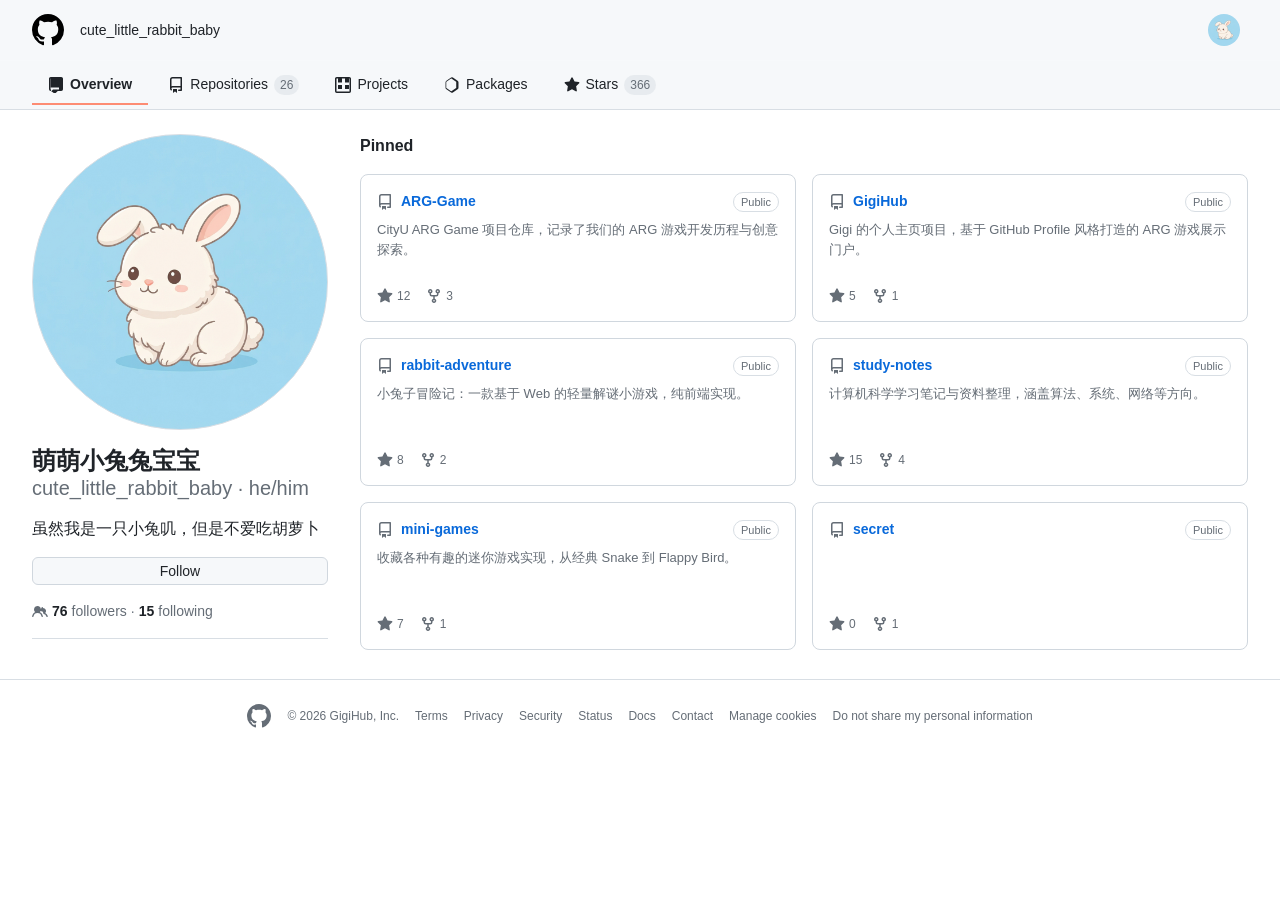
==== index.html @ 3beb1a5f "实现了跳转到repo界面" ====
<!DOCTYPE html>
<html lang="zh-CN">
<head>
    <meta charset="UTF-8">
    <meta name="viewport" content="width=device-width,initial-scale=1">
    <title>cute_little_rabbit_baby(萌萌小兔兔宝宝) · GigiHub</title>
    <link rel="stylesheet" href="assets/css/style.css">
</head>

<body>
    <!-- 顶部导航栏 -->
    <header class="top-nav">
        <div class="top-nav-inner">
            <!-- GitHub Logo -->
            <a href="#" class="gh-logo" aria-label="Homepage">
                <svg viewBox="0 0 16 16" width="32" height="32" fill="currentColor" aria-hidden="true">
                    <path d="M8 0c4.42 0 8 3.58 8 8a8.013 8.013 0 0 1-5.45 7.59c-.4.08-.55-.17-.55-.38 0-.27.01-1.13.01-2.2 0-.75-.25-1.23-.54-1.48 1.78-.2 3.65-.88 3.65-3.95 0-.88-.31-1.59-.82-2.15.08-.2.36-1.02-.08-2.12 0 0-.67-.22-2.2.82-.64-.18-1.32-.27-2-.27-.68 0-1.36.09-2 .27-1.53-1.03-2.2-.82-2.2-.82-.44 1.1-.16 1.92-.08 2.12-.51.56-.82 1.28-.82 2.15 0 3.06 1.86 3.75 3.64 3.95-.23.2-.44.55-.51 1.07-.46.21-1.61.55-2.33-.66-.15-.24-.6-.83-1.23-.82-.67.01-.27.38.01.53.34.19.73.9.82 1.13.16.45.68 1.31 2.69.94 0 .67.01 1.3.01 1.49 0 .21-.15.45-.55.38A7.995 7.995 0 0 1 0 8c0-4.42 3.58-8 8-8Z"></path>
                </svg>
            </a>
            <p>cute_little_rabbit_baby</p>
            <div class="avatar-container">
                <div class="avatar-small" style="background-image: url('assets/img/avatar.jpg');"></div>
            </div>

        </div>
    </header>

    <!-- 标签导航栏 -->
    <div class="tab-bar">
        <div class="tab-bar-inner">
            
            <nav class="tab-nav">
                <a href="#" class="tab-item active" data-count="">
                    <svg viewBox="0 0 16 16" width="16" height="16" fill="currentColor" aria-hidden="true">
                        <path d="M1 1.757C1 .786 1.786 0 2.757 0h10.486C14.214 0 15 .786 15 1.757v10.486A1.757 1.757 0 0 1 13.243 14H9.743l-2.256 2.257a1 1 0 0 1-1.414 0L3.007 14H2.757A1.757 1.757 0 0 1 1 12.243Zm1.757-.257a.257.257 0 0 0-.257.257v10.486c0 .142.115.257.257.257h.243v2l2-2h6v-2H2.757Z"></path>
                    </svg>
                    Overview
                </a>
                <a href="#" class="tab-item" data-count="0">
                    <svg viewBox="0 0 16 16" width="16" height="16" fill="currentColor" aria-hidden="true">
                        <path d="M2 2.5A2.5 2.5 0 0 1 4.5 0h8.75a.75.75 0 0 1 .75.75v12.5a.75.75 0 0 1-.75.75h-2.5a.75.75 0 0 1 0-1.5h1.75v-2h-8a1 1 0 0 0-.714 1.7.75.75 0 1 1-1.072 1.05A2.495 2.495 0 0 1 2 11.5Zm10.5-1h-8a1 1 0 0 0-1 1v6.708A2.486 2.486 0 0 1 4.5 9h8ZM5 12.25a.25.25 0 0 1 .25-.25h3.5a.25.25 0 0 1 .25.25v3.25a.25.25 0 0 1-.4.2l-1.45-1.087a.249.249 0 0 0-.3 0L5.4 15.7a.25.25 0 0 1-.4-.2Z"></path>
                    </svg>
                    Repositories
                    <span class="tab-count">26</span>
                </a>
                <a href="#" class="tab-item" data-count="0">
                    <svg viewBox="0 0 16 16" width="16" height="16" fill="currentColor" aria-hidden="true">
                        <path d="M1.75 0h12.5C15.216 0 16 .784 16 1.75v12.5A1.75 1.75 0 0 1 14.25 16H1.75A1.75 1.75 0 0 1 0 14.25V1.75C0 .784.784 0 1.75 0ZM1.5 1.75v12.5c0 .138.112.25.25.25h12.5a.25.25 0 0 0 .25-.25V1.75a.25.25 0 0 0-.25-.25H1.75a.25.25 0 0 0-.25.25Zm1.75-.25h3.5a.25.25 0 0 1 .25.25v3.5a.25.25 0 0 1-.25.25h-3.5a.25.25 0 0 1-.25-.25v-3.5a.25.25 0 0 1 .25-.25Zm10.75.25v3.5a.25.25 0 0 1-.25.25h-3.5a.25.25 0 0 1-.25-.25v-3.5a.25.25 0 0 1 .25-.25h3.5a.25.25 0 0 1 .25.25ZM3.25 8h3.5a.25.25 0 0 1 .25.25v3.5a.25.25 0 0 1-.25.25h-3.5a.25.25 0 0 1-.25-.25v-3.5a.25.25 0 0 1 .25-.25Zm10.75.25v3.5a.25.25 0 0 1-.25.25h-3.5a.25.25 0 0 1-.25-.25v-3.5a.25.25 0 0 1 .25-.25h3.5a.25.25 0 0 1 .25.25Z"></path>
                    </svg>
                    Projects
                </a>
                <a href="#" class="tab-item" data-count="0">
                    <svg viewBox="0 0 16 16" width="16" height="16" fill="currentColor" aria-hidden="true">
                        <path d="M8.878.392a1.75 1.75 0 0 0-1.756 0L2.394 3.645a1.75 1.75 0 0 0-.878 1.516v5.678c0 .628.337 1.207.878 1.516l4.728 3.253a1.75 1.75 0 0 0 1.756 0l4.727-3.253a1.75 1.75 0 0 0 .878-1.516V5.161a1.75 1.75 0 0 0-.878-1.516ZM7.122 1.57a.25.25 0 0 1 .252 0l4.726 3.252a.25.25 0 0 1 .126.216v5.678a.25.25 0 0 1-.126.216L7.374 14.14a.25.25 0 0 1-.252 0L2.394 10.888A.25.25 0 0 1 2.268 10.67V5.002a.25.25 0 0 1 .126-.216Z"></path>
                    </svg>
                    Packages
                </a>
                <a href="#" class="tab-item" data-count="0">
                    <svg viewBox="0 0 16 16" width="16" height="16" fill="currentColor" aria-hidden="true">
                        <path d="M8 .25a.75.75 0 0 1 .673.418l1.882 3.815 4.21.612a.75.75 0 0 1 .416 1.279l-3.046 2.97.719 4.192a.751.751 0 0 1-1.088.791L8 12.347l-3.766 1.98a.75.75 0 0 1-1.088-.79l.72-4.194L.818 6.374a.75.75 0 0 1 .416-1.28l4.21-.611L7.327.668A.75.75 0 0 1 8 .25Z"></path>
                    </svg>
                    Stars
                    <span class="tab-count">366</span>
                </a>
            </nav>
        </div>
    </div>

    <!-- 主体内容 -->
    <main class="profile-main">
        <div class="profile-container">
            <!-- 左侧边栏 -->
            <aside class="profile-sidebar">
                <div class="avatar-wrapper">
                    <div class="avatar-large" style="background-image: url('assets/img/avatar.jpg');"></div>
                </div>

                <div class="profile-info">
                    <h1 class="profile-name">萌萌小兔兔宝宝</h1>
                    <p class="profile-login">cute_little_rabbit_baby · he/him</p>
                </div>

                <p class="profile-bio">虽然我是一只小兔叽，但是不爱吃胡萝卜</p>

                <div class="profile-actions">
                    <button class="btn-edit">Follow</button>
                </div>

                <div class="profile-stats">
                    <span class="stat-item">
                        <svg viewBox="0 0 16 16" width="16" height="16" fill="currentColor" aria-hidden="true">
                            <path d="M2 5.5a3.5 3.5 0 1 1 5.898 2.549 5.508 5.508 0 0 1 3.034 4.084.75.75 0 1 1-1.482.235 4.001 4.001 0 0 0-7.9 0 .75.75 0 0 1-1.482-.236A5.507 5.507 0 0 1 3.102 8.05 3.5 3.5 0 0 1 2 5.5ZM11 4a3.001 3.001 0 0 1 2.22 5.018 5.01 5.01 0 0 1 2.56 3.012.749.749 0 0 1-.885.954.752.752 0 0 1-.549-.514 3.507 3.507 0 0 0-2.522-2.372.75.75 0 0 1-.574-.73v-.352a1.75 1.75 0 0 0-1.75-1.75h-.52A.75.75 0 0 1 8.5 6.5V5H9a2 2 0 0 1 2-2Z"></path>
                        </svg>
                        <strong>76</strong> followers
                    </span>
                    <span class="stat-dot">·</span>
                    <span class="stat-item">
                        <strong>15</strong> following
                    </span>
                </div>
            </aside>

            <!-- 右侧主内容区 -->
            <section class="profile-content">
                <!-- Pinned Repositories -->
                <div class="pinned-section">
                    <div class="pinned-header">
                        <h2>Pinned</h2>
                    </div>

                    <div class="pinned-repos">
                        <!-- Repo 1 -->
                        <div class="repo-card">
                            <div class="repo-card-header">
                                <svg viewBox="0 0 16 16" width="16" height="16" fill="currentColor" aria-hidden="true">
                                    <path d="M2 2.5A2.5 2.5 0 0 1 4.5 0h8.75a.75.75 0 0 1 .75.75v12.5a.75.75 0 0 1-.75.75h-2.5a.75.75 0 0 1 0-1.5h1.75v-2h-8a1 1 0 0 0-.714 1.7.75.75 0 1 1-1.072 1.05A2.495 2.495 0 0 1 2 11.5Zm10.5-1h-8a1 1 0 0 0-1 1v6.708A2.486 2.486 0 0 1 4.5 9h8ZM5 12.25a.25.25 0 0 1 .25-.25h3.5a.25.25 0 0 1 .25.25v3.25a.25.25 0 0 1-.4.2l-1.45-1.087a.249.249 0 0 0-.3 0L5.4 15.7a.25.25 0 0 1-.4-.2Z"></path>
                                </svg>
                                <a href="#" class="repo-name" data-unavailable>ARG-Game</a>
                                <span class="repo-visibility">Public</span>
                            </div>
                            <p class="repo-desc">CityU ARG Game 项目仓库，记录了我们的 ARG 游戏开发历程与创意探索。</p>
                            <div class="repo-meta">
                                <span class="repo-stars">
                                    <svg viewBox="0 0 16 16" width="16" height="16" fill="currentColor" aria-hidden="true">
                                        <path d="M8 .25a.75.75 0 0 1 .673.418l1.882 3.815 4.21.612a.75.75 0 0 1 .416 1.279l-3.046 2.97.719 4.192a.751.751 0 0 1-1.088.791L8 12.347l-3.766 1.98a.75.75 0 0 1-1.088-.79l.72-4.194L.818 6.374a.75.75 0 0 1 .416-1.28l4.21-.611L7.327.668A.75.75 0 0 1 8 .25Z"></path>
                                    </svg>
                                    12
                                </span>
                                <span class="repo-forks">
                                    <svg viewBox="0 0 16 16" width="16" height="16" fill="currentColor" aria-hidden="true">
                                        <path d="M5 5.372v.878c0 .414.336.75.75.75h4.5a.75.75 0 0 0 .75-.75v-.878a2.25 2.25 0 1 1 1.5 0v.878a2.25 2.25 0 0 1-2.25 2.25h-1.5v2.128a2.251 2.251 0 1 1-1.5 0V8.5h-1.5A2.25 2.25 0 0 1 3.5 6.25v-.878a2.25 2.25 0 1 1 1.5 0ZM5 3.25a.75.75 0 1 0-1.5 0 .75.75 0 0 0 1.5 0Zm6.75.75a.75.75 0 1 0 0-1.5.75.75 0 0 0 0 1.5Zm-3 8.75a.75.75 0 1 0-1.5 0 .75.75 0 0 0 1.5 0Z"></path>
                                    </svg>
                                    3
                                </span>
                            </div>
                        </div>

                        <!-- Repo 2 -->
                        <div class="repo-card">
                            <div class="repo-card-header">
                                <svg viewBox="0 0 16 16" width="16" height="16" fill="currentColor" aria-hidden="true">
                                    <path d="M2 2.5A2.5 2.5 0 0 1 4.5 0h8.75a.75.75 0 0 1 .75.75v12.5a.75.75 0 0 1-.75.75h-2.5a.75.75 0 0 1 0-1.5h1.75v-2h-8a1 1 0 0 0-.714 1.7.75.75 0 1 1-1.072 1.05A2.495 2.495 0 0 1 2 11.5Zm10.5-1h-8a1 1 0 0 0-1 1v6.708A2.486 2.486 0 0 1 4.5 9h8ZM5 12.25a.25.25 0 0 1 .25-.25h3.5a.25.25 0 0 1 .25.25v3.25a.25.25 0 0 1-.4.2l-1.45-1.087a.249.249 0 0 0-.3 0L5.4 15.7a.25.25 0 0 1-.4-.2Z"></path>
                                </svg>
                                <a href="#" class="repo-name" data-unavailable>GigiHub</a>
                                <span class="repo-visibility">Public</span>
                            </div>
                            <p class="repo-desc">Gigi 的个人主页项目，基于 GitHub Profile 风格打造的 ARG 游戏展示门户。</p>
                            <div class="repo-meta">
                                <span class="repo-stars">
                                    <svg viewBox="0 0 16 16" width="16" height="16" fill="currentColor" aria-hidden="true">
                                        <path d="M8 .25a.75.75 0 0 1 .673.418l1.882 3.815 4.21.612a.75.75 0 0 1 .416 1.279l-3.046 2.97.719 4.192a.751.751 0 0 1-1.088.791L8 12.347l-3.766 1.98a.75.75 0 0 1-1.088-.79l.72-4.194L.818 6.374a.75.75 0 0 1 .416-1.28l4.21-.611L7.327.668A.75.75 0 0 1 8 .25Z"></path>
                                    </svg>
                                    5
                                </span>
                                <span class="repo-forks">
                                    <svg viewBox="0 0 16 16" width="16" height="16" fill="currentColor" aria-hidden="true">
                                        <path d="M5 5.372v.878c0 .414.336.75.75.75h4.5a.75.75 0 0 0 .75-.75v-.878a2.25 2.25 0 1 1 1.5 0v.878a2.25 2.25 0 0 1-2.25 2.25h-1.5v2.128a2.251 2.251 0 1 1-1.5 0V8.5h-1.5A2.25 2.25 0 0 1 3.5 6.25v-.878a2.25 2.25 0 1 1 1.5 0ZM5 3.25a.75.75 0 1 0-1.5 0 .75.75 0 0 0 1.5 0Zm6.75.75a.75.75 0 1 0 0-1.5.75.75 0 0 0 0 1.5Zm-3 8.75a.75.75 0 1 0-1.5 0 .75.75 0 0 0 1.5 0Z"></path>
                                    </svg>
                                    1
                                </span>
                            </div>
                        </div>

                        <!-- Repo 3 -->
                        <div class="repo-card">
                            <div class="repo-card-header">
                                <svg viewBox="0 0 16 16" width="16" height="16" fill="currentColor" aria-hidden="true">
                                    <path d="M2 2.5A2.5 2.5 0 0 1 4.5 0h8.75a.75.75 0 0 1 .75.75v12.5a.75.75 0 0 1-.75.75h-2.5a.75.75 0 0 1 0-1.5h1.75v-2h-8a1 1 0 0 0-.714 1.7.75.75 0 1 1-1.072 1.05A2.495 2.495 0 0 1 2 11.5Zm10.5-1h-8a1 1 0 0 0-1 1v6.708A2.486 2.486 0 0 1 4.5 9h8ZM5 12.25a.25.25 0 0 1 .25-.25h3.5a.25.25 0 0 1 .25.25v3.25a.25.25 0 0 1-.4.2l-1.45-1.087a.249.249 0 0 0-.3 0L5.4 15.7a.25.25 0 0 1-.4-.2Z"></path>
                                </svg>
                                <a href="#" class="repo-name" data-unavailable>rabbit-adventure</a>
                                <span class="repo-visibility">Public</span>
                            </div>
                            <p class="repo-desc">小兔子冒险记：一款基于 Web 的轻量解谜小游戏，纯前端实现。</p>
                            <div class="repo-meta">
                                <span class="repo-stars">
                                    <svg viewBox="0 0 16 16" width="16" height="16" fill="currentColor" aria-hidden="true">
                                        <path d="M8 .25a.75.75 0 0 1 .673.418l1.882 3.815 4.21.612a.75.75 0 0 1 .416 1.279l-3.046 2.97.719 4.192a.751.751 0 0 1-1.088.791L8 12.347l-3.766 1.98a.75.75 0 0 1-1.088-.79l.72-4.194L.818 6.374a.75.75 0 0 1 .416-1.28l4.21-.611L7.327.668A.75.75 0 0 1 8 .25Z"></path>
                                    </svg>
                                    8
                                </span>
                                <span class="repo-forks">
                                    <svg viewBox="0 0 16 16" width="16" height="16" fill="currentColor" aria-hidden="true">
                                        <path d="M5 5.372v.878c0 .414.336.75.75.75h4.5a.75.75 0 0 0 .75-.75v-.878a2.25 2.25 0 1 1 1.5 0v.878a2.25 2.25 0 0 1-2.25 2.25h-1.5v2.128a2.251 2.251 0 1 1-1.5 0V8.5h-1.5A2.25 2.25 0 0 1 3.5 6.25v-.878a2.25 2.25 0 1 1 1.5 0ZM5 3.25a.75.75 0 1 0-1.5 0 .75.75 0 0 0 1.5 0Zm6.75.75a.75.75 0 1 0 0-1.5.75.75 0 0 0 0 1.5Zm-3 8.75a.75.75 0 1 0-1.5 0 .75.75 0 0 0 1.5 0Z"></path>
                                    </svg>
                                    2
                                </span>
                            </div>
                        </div>

                        <!-- Repo 4 -->
                        <div class="repo-card">
                            <div class="repo-card-header">
                                <svg viewBox="0 0 16 16" width="16" height="16" fill="currentColor" aria-hidden="true">
                                    <path d="M2 2.5A2.5 2.5 0 0 1 4.5 0h8.75a.75.75 0 0 1 .75.75v12.5a.75.75 0 0 1-.75.75h-2.5a.75.75 0 0 1 0-1.5h1.75v-2h-8a1 1 0 0 0-.714 1.7.75.75 0 1 1-1.072 1.05A2.495 2.495 0 0 1 2 11.5Zm10.5-1h-8a1 1 0 0 0-1 1v6.708A2.486 2.486 0 0 1 4.5 9h8ZM5 12.25a.25.25 0 0 1 .25-.25h3.5a.25.25 0 0 1 .25.25v3.25a.25.25 0 0 1-.4.2l-1.45-1.087a.249.249 0 0 0-.3 0L5.4 15.7a.25.25 0 0 1-.4-.2Z"></path>
                                </svg>
                                <a href="#" class="repo-name" data-unavailable>study-notes</a>
                                <span class="repo-visibility">Public</span>
                            </div>
                            <p class="repo-desc">计算机科学学习笔记与资料整理，涵盖算法、系统、网络等方向。</p>
                            <div class="repo-meta">
                                <span class="repo-stars">
                                    <svg viewBox="0 0 16 16" width="16" height="16" fill="currentColor" aria-hidden="true">
                                        <path d="M8 .25a.75.75 0 0 1 .673.418l1.882 3.815 4.21.612a.75.75 0 0 1 .416 1.279l-3.046 2.97.719 4.192a.751.751 0 0 1-1.088.791L8 12.347l-3.766 1.98a.75.75 0 0 1-1.088-.79l.72-4.194L.818 6.374a.75.75 0 0 1 .416-1.28l4.21-.611L7.327.668A.75.75 0 0 1 8 .25Z"></path>
                                    </svg>
                                    15
                                </span>
                                <span class="repo-forks">
                                    <svg viewBox="0 0 16 16" width="16" height="16" fill="currentColor" aria-hidden="true">
                                        <path d="M5 5.372v.878c0 .414.336.75.75.75h4.5a.75.75 0 0 0 .75-.75v-.878a2.25 2.25 0 1 1 1.5 0v.878a2.25 2.25 0 0 1-2.25 2.25h-1.5v2.128a2.251 2.251 0 1 1-1.5 0V8.5h-1.5A2.25 2.25 0 0 1 3.5 6.25v-.878a2.25 2.25 0 1 1 1.5 0ZM5 3.25a.75.75 0 1 0-1.5 0 .75.75 0 0 0 1.5 0Zm6.75.75a.75.75 0 1 0 0-1.5.75.75 0 0 0 0 1.5Zm-3 8.75a.75.75 0 1 0-1.5 0 .75.75 0 0 0 1.5 0Z"></path>
                                    </svg>
                                    4
                                </span>
                            </div>
                        </div>

                        <!-- Repo 5 -->
                        <div class="repo-card">
                            <div class="repo-card-header">
                                <svg viewBox="0 0 16 16" width="16" height="16" fill="currentColor" aria-hidden="true">
                                    <path d="M2 2.5A2.5 2.5 0 0 1 4.5 0h8.75a.75.75 0 0 1 .75.75v12.5a.75.75 0 0 1-.75.75h-2.5a.75.75 0 0 1 0-1.5h1.75v-2h-8a1 1 0 0 0-.714 1.7.75.75 0 1 1-1.072 1.05A2.495 2.495 0 0 1 2 11.5Zm10.5-1h-8a1 1 0 0 0-1 1v6.708A2.486 2.486 0 0 1 4.5 9h8ZM5 12.25a.25.25 0 0 1 .25-.25h3.5a.25.25 0 0 1 .25.25v3.25a.25.25 0 0 1-.4.2l-1.45-1.087a.249.249 0 0 0-.3 0L5.4 15.7a.25.25 0 0 1-.4-.2Z"></path>
                                </svg>
                                <a href="#" class="repo-name" data-unavailable>mini-games</a>
                                <span class="repo-visibility">Public</span>
                            </div>
                            <p class="repo-desc">收藏各种有趣的迷你游戏实现，从经典 Snake 到 Flappy Bird。</p>
                            <div class="repo-meta">
                                <span class="repo-stars">
                                    <svg viewBox="0 0 16 16" width="16" height="16" fill="currentColor" aria-hidden="true">
                                        <path d="M8 .25a.75.75 0 0 1 .673.418l1.882 3.815 4.21.612a.75.75 0 0 1 .416 1.279l-3.046 2.97.719 4.192a.751.751 0 0 1-1.088.791L8 12.347l-3.766 1.98a.75.75 0 0 1-1.088-.79l.72-4.194L.818 6.374a.75.75 0 0 1 .416-1.28l4.21-.611L7.327.668A.75.75 0 0 1 8 .25Z"></path>
                                    </svg>
                                    7
                                </span>
                                <span class="repo-forks">
                                    <svg viewBox="0 0 16 16" width="16" height="16" fill="currentColor" aria-hidden="true">
                                        <path d="M5 5.372v.878c0 .414.336.75.75.75h4.5a.75.75 0 0 0 .75-.75v-.878a2.25 2.25 0 1 1 1.5 0v.878a2.25 2.25 0 0 1-2.25 2.25h-1.5v2.128a2.251 2.251 0 1 1-1.5 0V8.5h-1.5A2.25 2.25 0 0 1 3.5 6.25v-.878a2.25 2.25 0 1 1 1.5 0ZM5 3.25a.75.75 0 1 0-1.5 0 .75.75 0 0 0 1.5 0Zm6.75.75a.75.75 0 1 0 0-1.5.75.75 0 0 0 0 1.5Zm-3 8.75a.75.75 0 1 0-1.5 0 .75.75 0 0 0 1.5 0Z"></path>
                                    </svg>
                                    1
                                </span>
                            </div>
                        </div>

                        <!-- Repo 6 -->
                        <div class="repo-card">
                            <div class="repo-card-header">
                                <svg viewBox="0 0 16 16" width="16" height="16" fill="currentColor" aria-hidden="true">
                                    <path d="M2 2.5A2.5 2.5 0 0 1 4.5 0h8.75a.75.75 0 0 1 .75.75v12.5a.75.75 0 0 1-.75.75h-2.5a.75.75 0 0 1 0-1.5h1.75v-2h-8a1 1 0 0 0-.714 1.7.75.75 0 1 1-1.072 1.05A2.495 2.495 0 0 1 2 11.5Zm10.5-1h-8a1 1 0 0 0-1 1v6.708A2.486 2.486 0 0 1 4.5 9h8ZM5 12.25a.25.25 0 0 1 .25-.25h3.5a.25.25 0 0 1 .25.25v3.25a.25.25 0 0 1-.4.2l-1.45-1.087a.249.249 0 0 0-.3 0L5.4 15.7a.25.25 0 0 1-.4-.2Z"></path>
                                </svg>
                                <a href="repo.html" class="repo-name">secret</a>
                                <span class="repo-visibility">Public</span>
                            </div>
                            <div class="repo-meta">
                                <span class="repo-stars">
                                    <svg viewBox="0 0 16 16" width="16" height="16" fill="currentColor" aria-hidden="true">
                                        <path d="M8 .25a.75.75 0 0 1 .673.418l1.882 3.815 4.21.612a.75.75 0 0 1 .416 1.279l-3.046 2.97.719 4.192a.751.751 0 0 1-1.088.791L8 12.347l-3.766 1.98a.75.75 0 0 1-1.088-.79l.72-4.194L.818 6.374a.75.75 0 0 1 .416-1.28l4.21-.611L7.327.668A.75.75 0 0 1 8 .25Z"></path>
                                    </svg>
                                    0
                                </span>
                                <span class="repo-forks">
                                    <svg viewBox="0 0 16 16" width="16" height="16" fill="currentColor" aria-hidden="true">
                                        <path d="M5 5.372v.878c0 .414.336.75.75.75h4.5a.75.75 0 0 0 .75-.75v-.878a2.25 2.25 0 1 1 1.5 0v.878a2.25 2.25 0 0 1-2.25 2.25h-1.5v2.128a2.251 2.251 0 1 1-1.5 0V8.5h-1.5A2.25 2.25 0 0 1 3.5 6.25v-.878a2.25 2.25 0 1 1 1.5 0ZM5 3.25a.75.75 0 1 0-1.5 0 .75.75 0 0 0 1.5 0Zm6.75.75a.75.75 0 1 0 0-1.5.75.75 0 0 0 0 1.5Zm-3 8.75a.75.75 0 1 0-1.5 0 .75.75 0 0 0 1.5 0Z"></path>
                                    </svg>
                                    1
                                </span>
                            </div>
                        </div>
                    </div>
                </div>
            </section>
        </div>
    </main>

    <footer class="site-footer">
        <div class="footer-inner">
            <span class="footer-gh">
                <svg viewBox="0 0 16 16" width="24" height="24" fill="currentColor" aria-hidden="true">
                    <path d="M8 0c4.42 0 8 3.58 8 8a8.013 8.013 0 0 1-5.45 7.59c-.4.08-.55-.17-.55-.38 0-.27.01-1.13.01-2.2 0-.75-.25-1.23-.54-1.48 1.78-.2 3.65-.88 3.65-3.95 0-.88-.31-1.59-.82-2.15.08-.2.36-1.02-.08-2.12 0 0-.67-.22-2.2.82-.64-.18-1.32-.27-2-.27-.68 0-1.36.09-2 .27-1.53-1.03-2.2-.82-2.2-.82-.44 1.1-.16 1.92-.08 2.12-.51.56-.82 1.28-.82 2.15 0 3.06 1.86 3.75 3.64 3.95-.23.2-.44.55-.51 1.07-.46.21-1.61.55-2.33-.66-.15-.24-.6-.83-1.23-.82-.67.01-.27.38.01.53.34.19.73.9.82 1.13.16.45.68 1.31 2.69.94 0 .67.01 1.3.01 1.49 0 .21-.15.45-.55.38A7.995 7.995 0 0 1 0 8c0-4.42 3.58-8 8-8Z"></path>
                </svg>
            </span>
            <div class="footer-links">
                <span class="footer-copy">© 2026 GigiHub, Inc.</span>
                <a href="#">Terms</a>
                <a href="#">Privacy</a>
                <a href="#">Security</a>
                <a href="#">Status</a>
                <a href="#">Docs</a>
                <a href="#">Contact</a>
                <a href="#">Manage cookies</a>
                <a href="#">Do not share my personal information</a>
            </div>
        </div>
    </footer>
    <script src="js/repo-access.js" defer></script>
</body>
</html>
---- assets/css/style.css ----
/* ========================================
   GitHub Profile 风格主题变量
   ======================================== */
:root {
    /* 颜色 */
    --bg-canvas: #ffffff;
    --bg-subtle: #f6f8fa;
    --bg-muted: #f6f8fa;
    --border-default: #d0d7de;
    --border-muted: #d8dee4;
    --text-primary: #1f2328;
    --text-secondary: #656d76;
    --text-muted: #6e7781;
    --link-color: #0969da;
    --link-hover: #0550ae;
    --accent-primary: #0969da;
    --btn-primary-bg: #1f883d;
    --btn-primary-hover: #1a7f37;
    --btn-secondary-bg: #f6f8fa;
    --btn-secondary-border: #d0d7de;
    --btn-secondary-hover: #f3f4f6;
    --tab-active-border: #fd8c73;
    --repo-card-border: #d0d7de;
    --repo-card-hover: #f6f8fa;
    --star-color: #bf8700;

    /* 圆角 */
    --radius-sm: 6px;
    --radius-md: 8px;
    --radius-lg: 12px;
    --radius-full: 9999px;

    /* 阴影 */
    --shadow-sm: 0 1px 0 rgba(27, 31, 36, 0.04);
    --shadow-md: 0 3px 6px rgba(140, 149, 159, 0.15);
    --shadow-lg: 0 8px 24px rgba(140, 149, 159, 0.2);

    /* 字体 */
    --font-sans: -apple-system, BlinkMacSystemFont, "Segoe UI", "Noto Sans", Helvetica, Arial, sans-serif;
    --font-mono: ui-monospace, SFMono-Regular, "SF Mono", Menlo, Consolas, "Liberation Mono", monospace;

    /* 布局 */
    --max-width: 1280px;
    --sidebar-width: 296px;
}

/* ========================================
   Reset & 基础样式
   ======================================== */
*, *::before, *::after {
    box-sizing: border-box;
    margin: 0;
    padding: 0;
}

html {
    font-size: 16px;
    -webkit-font-smoothing: antialiased;
    -moz-osx-font-smoothing: grayscale;
}

body {
    font-family: var(--font-sans);
    color: var(--text-primary);
    background-color: var(--bg-canvas);
    line-height: 1.5;
    font-size: 14px;
}

a {
    color: var(--link-color);
    text-decoration: none;
    transition: color 0.15s ease;
}

a:hover {
    color: var(--link-hover);
    text-decoration: underline;
}

svg {
    display: inline-block;
    vertical-align: middle;
    fill: currentColor;
}

p{
    color: var(--text-primary);
}

/* ========================================
   顶部导航栏
   ======================================== */
.top-nav {
    background-color: var(--bg-subtle);
    color: #ffffff;
    position: sticky;
    top: 0;
    z-index: 100;
    border-bottom: 1px solid rgba(255, 255, 255, 0.1);
}

.top-nav-inner {
    margin: 0 auto;
    padding: 14px 32px;
    display: flex;
    align-items: center;
    gap: 16px;
}

.gh-logo {
    color: black;
    display: flex;
    align-items: center;
    flex-shrink: 0;
    transition: opacity 0.15s ease;
}

.gh-logo:hover {
    opacity: 0.8;
    text-decoration: none;
}

.top-nav-links {
    display: flex;
    gap: 16px;
    flex-shrink: 0;
}

.top-nav-links a {
    color: #ffffff;
    font-size: 14px;
    font-weight: 500;
    padding: 4px 0;
    transition: opacity 0.15s ease;
}

.top-nav-links a:hover {
    opacity: 0.75;
    text-decoration: none;
    color: #ffffff;
}

/* ========================================
   标签导航栏
   ======================================== */
.tab-bar {
    background-color: var(--bg-subtle);
    border-bottom: 1px solid var(--border-muted);
    position: sticky;
    top: 56px;
    z-index: 99;
}

.tab-bar-inner {
    margin: 0 auto;
    padding: 0 32px;
    display: flex;
    align-items: center;
    gap: 8px;
    min-height: 48px;
}

.avatar-container {
    margin-right: 8px;
}

.top-nav-inner .avatar-container {
    margin-left: auto;
}

.avatar-small {
    width: 32px;
    height: 32px;
    border-radius: var(--radius-full);
    background-color: var(--bg-subtle);
    background-size: cover;
    background-position: center;
    flex-shrink: 0;
}

.tab-nav {
    display: flex;
    gap: 4px;
    flex: 1;
}

.repo-tabs svg {
    fill: none;
}

.tab-item {
    display: inline-flex;
    align-items: center;
    gap: 6px;
    padding: 8px 16px;
    color: var(--text-primary);
    font-size: 14px;
    font-weight: 500;
    border-bottom: 2px solid transparent;
    margin-bottom: -1px;
    transition: color 0.15s ease, border-color 0.15s ease, background-color 0.15s ease;
}

.tab-item:hover {
    color: var(--text-primary);
    background-color: var(--bg-subtle);
    text-decoration: none;
}

.tab-item.active {
    border-bottom-color: var(--tab-active-border);
    font-weight: 600;
}

.tab-count {
    display: inline-block;
    min-width: 20px;
    height: 20px;
    line-height: 20px;
    text-align: center;
    padding: 0 6px;
    font-size: 12px;
    font-weight: 500;
    background-color: rgba(175, 184, 193, 0.2);
    border-radius: var(--radius-full);
    color: var(--text-secondary);
}

/* ========================================
   主体布局
   ======================================== */
.profile-main {
    background-color: var(--bg-canvas);
    padding: 24px 0;
}

.profile-container {
    max-width: var(--max-width);
    margin: 0 auto;
    padding: 0 32px;
    display: grid;
    grid-template-columns: var(--sidebar-width) 1fr;
    gap: 32px;
    align-items: start;
}

/* ========================================
   左侧边栏 - 个人信息
   ======================================== */
.profile-sidebar {
    position: sticky;
    top: 104px;
}

.avatar-wrapper {
    margin-bottom: 16px;
}

.avatar-large {
    width: 296px;
    height: 296px;
    border-radius: 50%;
    background-color: var(--bg-subtle);
    background-size: cover;
    background-position: center;
    border: 1px solid var(--border-muted);
}

.profile-info {
    margin-bottom: 8px;
}

.profile-name {
    font-size: 24px;
    font-weight: 600;
    color: var(--text-primary);
    line-height: 1.25;
}

.profile-login {
    font-size: 20px;
    font-weight: 300;
    color: var(--text-secondary);
    line-height: 1.25;
}

.profile-bio {
    font-size: 16px;
    margin: 16px 0;
    line-height: 1.5;
}

.profile-actions {
    margin-bottom: 16px;
}

.btn-edit {
    width: 100%;
    padding: 5px 16px;
    font-size: 14px;
    font-weight: 500;
    color: var(--text-primary);
    background-color: var(--btn-secondary-bg);
    border: 1px solid var(--btn-secondary-border);
    border-radius: var(--radius-sm);
    cursor: pointer;
    font-family: var(--font-sans);
    transition: background-color 0.15s ease, border-color 0.15s ease;
}

.btn-edit:hover {
    background-color: var(--btn-secondary-hover);
    border-color: var(--border-default);
}

.profile-stats {
    display: flex;
    align-items: center;
    gap: 4px;
    padding-bottom: 16px;
    border-bottom: 1px solid var(--border-muted);
    margin-bottom: 16px;
    font-size: 14px;
    color: var(--text-secondary);
}

.stat-item {
    display: inline-flex;
    align-items: center;
    gap: 4px;
}

.stat-item strong {
    color: var(--text-primary);
    font-weight: 600;
}

.stat-dot {
    color: var(--text-muted);
}

/* ========================================
   右侧主内容 - Pinned Repositories
   ======================================== */
.pinned-section {
    background-color: var(--bg-canvas);
}

.pinned-header {
    display: flex;
    justify-content: space-between;
    align-items: center;
    margin-bottom: 16px;
}

.pinned-header h2 {
    font-size: 16px;
    font-weight: 600;
    color: var(--text-primary);
}

.pinned-repos {
    display: grid;
    grid-template-columns: repeat(2, 1fr);
    gap: 16px;
}

/* Repository 卡片 */
.repo-card {
    background-color: var(--bg-canvas);
    border: 1px solid var(--repo-card-border);
    border-radius: var(--radius-md);
    padding: 16px;
    transition: border-color 0.15s ease;
    display: flex;
    flex-direction: column;
    min-height: 148px;
}

.repo-card:hover {
    border-color: var(--link-color);
}

.repo-card-header {
    display: flex;
    align-items: center;
    gap: 8px;
    margin-bottom: 8px;
}

.repo-card-header svg {
    color: var(--text-secondary);
    flex-shrink: 0;
}

.repo-name {
    font-size: 14px;
    font-weight: 600;
    color: var(--link-color);
    word-break: break-all;
}

.repo-name:hover {
    text-decoration: underline;
}

.repo-visibility {
    font-size: 11px;
    font-weight: 500;
    color: var(--text-secondary);
    border: 1px solid var(--border-muted);
    border-radius: var(--radius-full);
    padding: 1px 7px;
    line-height: 16px;
    margin-left: auto;
    flex-shrink: 0;
}

.repo-desc {
    font-size: 13px;
    color: var(--text-secondary);
    line-height: 1.5;
    margin-bottom: 16px;
    flex: 1;
    display: -webkit-box;
    -webkit-line-clamp: 2;
    -webkit-box-orient: vertical;
    overflow: hidden;
}

.repo-meta {
    display: flex;
    align-items: center;
    gap: 16px;
    font-size: 12px;
    color: var(--text-secondary);
    margin-top: auto;
}

.repo-stars,
.repo-forks {
    display: inline-flex;
    align-items: center;
    gap: 4px;
}

.repo-stars svg,
.repo-forks svg {
    color: var(--text-secondary);
}

.lang-color {
    display: inline-block;
    width: 12px;
    height: 12px;
    border-radius: var(--radius-full);
    flex-shrink: 0;
}

.repo-stars:hover,
.repo-forks:hover {
    color: var(--link-color);
    cursor: pointer;
}

.repo-stars:hover svg,
.repo-forks:hover svg {
    color: var(--link-color);
}

/* ========================================
   Repository page
   ======================================== */
.repository-main {
    max-width: 1120px;
    margin: 0 auto;
    padding: 16px 32px 48px;
}

.repository-heading {
    display: flex;
    align-items: center;
    justify-content: space-between;
    gap: 20px;
    padding-bottom: 16px;
    margin-bottom: 20px;
    border-bottom: 1px solid var(--border-muted);
}

.repository-title {
    display: flex;
    align-items: center;
    gap: 8px;
    min-width: 0;
}

.repository-title h1 {
    font-size: 20px;
    font-weight: 600;
    line-height: 1.4;
}

.repository-title .repo-visibility {
    margin-left: 0;
}

.repository-actions {
    display: flex;
    gap: 8px;
    flex-shrink: 0;
}

.repo-button {
    display: inline-flex;
    align-items: center;
    justify-content: center;
    gap: 6px;
    min-height: 32px;
    padding: 5px 10px;
    color: var(--text-primary);
    background: var(--bg-subtle);
    border: 1px solid var(--border-default);
    border-radius: var(--radius-md);
    font: inherit;
    font-size: 12px;
    font-weight: 500;
    line-height: 20px;
    white-space: nowrap;
    cursor: pointer;
}

.repo-button:hover {
    background: var(--btn-secondary-hover);
}

.repo-button svg,
.repo-toolbar-link svg,
.about-link svg,
.release-link svg {
    flex-shrink: 0;
    color: var(--text-secondary);
}

.repo-button-count {
    padding-left: 6px;
    border-left: 1px solid var(--border-muted);
    font-weight: 600;
}

.repo-button-caret {
    width: 0;
    height: 0;
    margin-left: 2px;
    border-top: 4px solid currentColor;
    border-right: 4px solid transparent;
    border-left: 4px solid transparent;
}

.repository-layout {
    display: grid;
    grid-template-columns: minmax(0, 1fr) 234px;
    align-items: start;
    gap: 32px;
}

.repository-code {
    min-width: 0;
}

.repository-main svg[fill="none"] {
    fill: none;
}

.repository-toolbar {
    display: flex;
    align-items: center;
    gap: 8px;
    margin-bottom: 12px;
}

.branch-button {
    min-width: 90px;
    justify-content: space-between;
}

.repo-toolbar-link {
    display: inline-flex;
    align-items: center;
    gap: 6px;
    padding: 6px 4px;
    color: var(--text-secondary);
    font-size: 12px;
    white-space: nowrap;
}

.repo-toolbar-link:hover,
.about-link:hover,
.report-link:hover,
.release-link:hover {
    color: var(--link-color);
    text-decoration: none;
}

.repository-toolbar-spacer {
    flex: 1;
}

.go-to-file {
    min-width: 150px;
    justify-content: flex-start;
    color: var(--text-secondary);
    background: var(--bg-canvas);
}

.go-to-file kbd {
    margin-left: auto;
    padding: 0 5px;
    border: 1px solid var(--border-muted);
    border-radius: 4px;
    background: var(--bg-canvas);
    font: inherit;
    line-height: 18px;
}

.add-file-button {
    background: var(--bg-canvas);
}

.code-button {
    padding-right: 12px;
    padding-left: 12px;
    color: #ffffff;
    background: var(--accent-primary);
    border-color: var(--accent-primary);
}

.code-button:hover {
    color: #ffffff;
    background: var(--link-hover);
}

.code-button svg {
    color: inherit;
}

.file-list {
    overflow: hidden;
    border: 1px solid var(--border-default);
    border-radius: var(--radius-md);
}

.latest-commit,
.file-row {
    display: grid;
    grid-template-columns: minmax(180px, 1.1fr) minmax(120px, 1fr) 90px;
    align-items: center;
    gap: 12px;
    min-height: 36px;
    padding: 7px 12px;
}

.latest-commit {
    grid-template-columns: minmax(0, 1fr) auto;
    min-height: 44px;
    background: var(--bg-subtle);
    border-bottom: 1px solid var(--border-default);
    font-size: 12px;
}

.commit-author,
.commit-details {
    display: flex;
    align-items: center;
    gap: 6px;
    min-width: 0;
}

.commit-author {
    overflow: hidden;
    white-space: nowrap;
}

.commit-author strong {
    flex-shrink: 0;
    font-weight: 600;
}

.commit-author > span:last-child {
    overflow: hidden;
    color: var(--text-secondary);
    text-overflow: ellipsis;
}

.commit-avatar {
    display: block;
    width: 22px;
    height: 22px;
    flex-shrink: 0;
    border-radius: 50%;
    object-fit: cover;
}

.commit-details {
    color: var(--text-secondary);
    white-space: nowrap;
}

.commit-hash {
    color: var(--text-muted);
    font-family: var(--font-mono);
}

.commit-details a {
    margin-left: 4px;
    color: var(--text-secondary);
    font-weight: 600;
}

.file-row {
    color: var(--text-secondary);
    border-bottom: 1px solid var(--border-muted);
    font-size: 12px;
}

.file-row:last-child {
    border-bottom: 0;
}

.file-row:hover {
    background: var(--bg-subtle);
    text-decoration: none;
}

.file-name {
    display: inline-flex;
    align-items: center;
    gap: 8px;
    min-width: 0;
    color: var(--text-primary);
    font-size: 13px;
}

.file-name svg {
    flex-shrink: 0;
    color: #54aeff;
}

.file-name svg[fill="none"] {
    color: var(--text-secondary);
}

.file-message {
    overflow: hidden;
    color: var(--text-secondary);
    text-overflow: ellipsis;
    white-space: nowrap;
}

.file-row time {
    color: var(--text-secondary);
    text-align: right;
    white-space: nowrap;
}

.repository-about {
    min-width: 0;
}

.about-section {
    padding: 0 0 16px;
    margin-bottom: 16px;
    border-bottom: 1px solid var(--border-muted);
}

.about-section h2 {
    display: flex;
    align-items: center;
    gap: 6px;
    margin-bottom: 8px;
    font-size: 14px;
    font-weight: 600;
}

.icon-button {
    margin-left: auto;
    padding: 0 4px;
    color: var(--text-secondary);
    background: transparent;
    border: 0;
    font-size: 20px;
    line-height: 1;
    cursor: pointer;
}

.about-description {
    margin-bottom: 12px;
    color: var(--text-secondary);
    font-size: 13px;
    line-height: 1.5;
}

.about-link,
.release-link {
    display: flex;
    align-items: center;
    gap: 8px;
    margin: 8px 0;
    color: var(--text-secondary);
    font-size: 12px;
}

.about-stats {
    display: grid;
    gap: 8px;
    margin-top: 12px;
}

.about-stats a,
.report-link {
    color: var(--text-secondary);
    font-size: 12px;
}

.about-stats a:first-letter {
    color: var(--text-muted);
}

.about-stats strong {
    color: var(--text-primary);
}

.report-link {
    display: inline-block;
    margin-top: 12px;
}

.about-section .about-count {
    padding: 1px 6px;
    border-radius: var(--radius-full);
    background: var(--bg-subtle);
    color: var(--text-secondary);
    font-size: 11px;
    font-weight: 500;
}

.release-link {
    color: var(--text-primary);
    font-weight: 500;
}

.latest-badge {
    padding: 0 6px;
    border: 1px solid var(--link-color);
    border-radius: var(--radius-full);
    color: var(--link-color);
    font-size: 10px;
    font-weight: 500;
}

.about-muted {
    margin: 4px 0 10px 24px;
    color: var(--text-secondary);
    font-size: 11px;
}

.all-releases-link {
    display: inline-block;
    margin: 4px 0 0 24px;
    font-size: 11px;
}

.contributor-avatars {
    display: flex;
    gap: 6px;
}

.contributor-avatars img {
    display: block;
    width: 30px;
    height: 30px;
    border: 1px solid var(--bg-canvas);
    border-radius: 50%;
    object-fit: cover;
}

/* ========================================
   页脚
   ======================================== */
.site-footer {
    border-top: 1px solid var(--border-muted);
    background-color: var(--bg-canvas);
    padding: 24px 0;

    align-items: center;
    display: flex;
}

.footer-inner {
    max-width: var(--max-width);
    margin: 0 auto;
    padding: 0 32px;
    display: flex;
    align-items: center;
    gap: 16px;
    font-size: 12px;
    color: var(--text-secondary);
    flex-wrap: wrap;
}

.footer-gh {
    color: var(--text-secondary);
    display: flex;
    align-items: center;
}

.footer-links {
    display: flex;
    flex-wrap: wrap;
    gap: 16px;
    flex: 1;
}

.footer-links a {
    color: var(--text-secondary);
    font-size: 12px;
}

.footer-links a:hover {
    color: var(--link-color);
}

.footer-copy {
    color: var(--text-secondary);
    font-size: 12px;
}

/* ========================================
   响应式设计
   ======================================== */
@media (max-width: 1012px) {
    .top-nav-inner {
        padding: 14px 16px;
    }

    .top-nav-links {
        display: none;
    }

    .tab-bar-inner {
        padding: 0 16px;
    }

    .profile-container {
        grid-template-columns: 1fr;
        padding: 0 16px;
        gap: 24px;
    }

    .profile-sidebar {
        position: static;
        display: flex;
        flex-direction: row;
        align-items: flex-start;
        gap: 20px;
    }

    .avatar-wrapper {
        flex-shrink: 0;
        margin-bottom: 0;
    }

    .avatar-large {
        width: 168px;
        height: 168px;
    }

    .sidebar-info {
        flex: 1;
    }

    .footer-inner {
        padding: 0 16px;
    }

    .repository-main {
        padding-right: 16px;
        padding-left: 16px;
    }
}

@media (max-width: 800px) {
    .repository-layout {
        grid-template-columns: 1fr;
        gap: 24px;
    }

    .repository-about {
        display: grid;
        grid-template-columns: repeat(2, minmax(0, 1fr));
        column-gap: 24px;
    }

    .repository-toolbar {
        flex-wrap: wrap;
    }

    .repository-toolbar-spacer {
        display: none;
    }
}

@media (max-width: 544px) {
    .top-nav-inner {
        padding: 12px 16px;
    }

    .search-box {
        display: none;
    }

    .tab-item {
        padding: 8px 10px;
        font-size: 13px;
    }

    .tab-item svg {
        display: none;
    }

    .tab-count {
        min-width: 18px;
        height: 18px;
        line-height: 18px;
        font-size: 11px;
        padding: 0 5px;
    }

    .profile-sidebar {
        flex-direction: column;
        gap: 16px;
    }

    .avatar-large {
        width: 100%;
        height: auto;
        aspect-ratio: 1 / 1;
        max-width: 200px;
    }

    .pinned-repos {
        grid-template-columns: 1fr;
    }

    .footer-links {
        gap: 12px;
    }

    .repo-tabs {
        overflow-x: auto;
    }

    .repo-tabs .tab-item {
        flex-shrink: 0;
    }

    .repository-main {
        padding: 16px 12px 32px;
    }

    .repository-heading {
        align-items: flex-start;
        flex-direction: column;
        gap: 12px;
    }

    .repository-actions {
        width: 100%;
        gap: 6px;
    }

    .repository-actions .repo-button {
        flex: 1;
        padding-right: 6px;
        padding-left: 6px;
        font-size: 11px;
    }

    .repository-toolbar {
        gap: 6px;
    }

    .repo-toolbar-link {
        padding-right: 2px;
        padding-left: 2px;
        font-size: 11px;
    }

    .go-to-file {
        min-width: 120px;
    }

    .latest-commit,
    .file-row {
        grid-template-columns: minmax(0, 1fr) auto;
        gap: 8px;
        padding-right: 8px;
        padding-left: 8px;
    }

    .commit-details {
        display: none;
    }

    .file-message {
        display: none;
    }

    .repository-about {
        grid-template-columns: 1fr;
    }
}
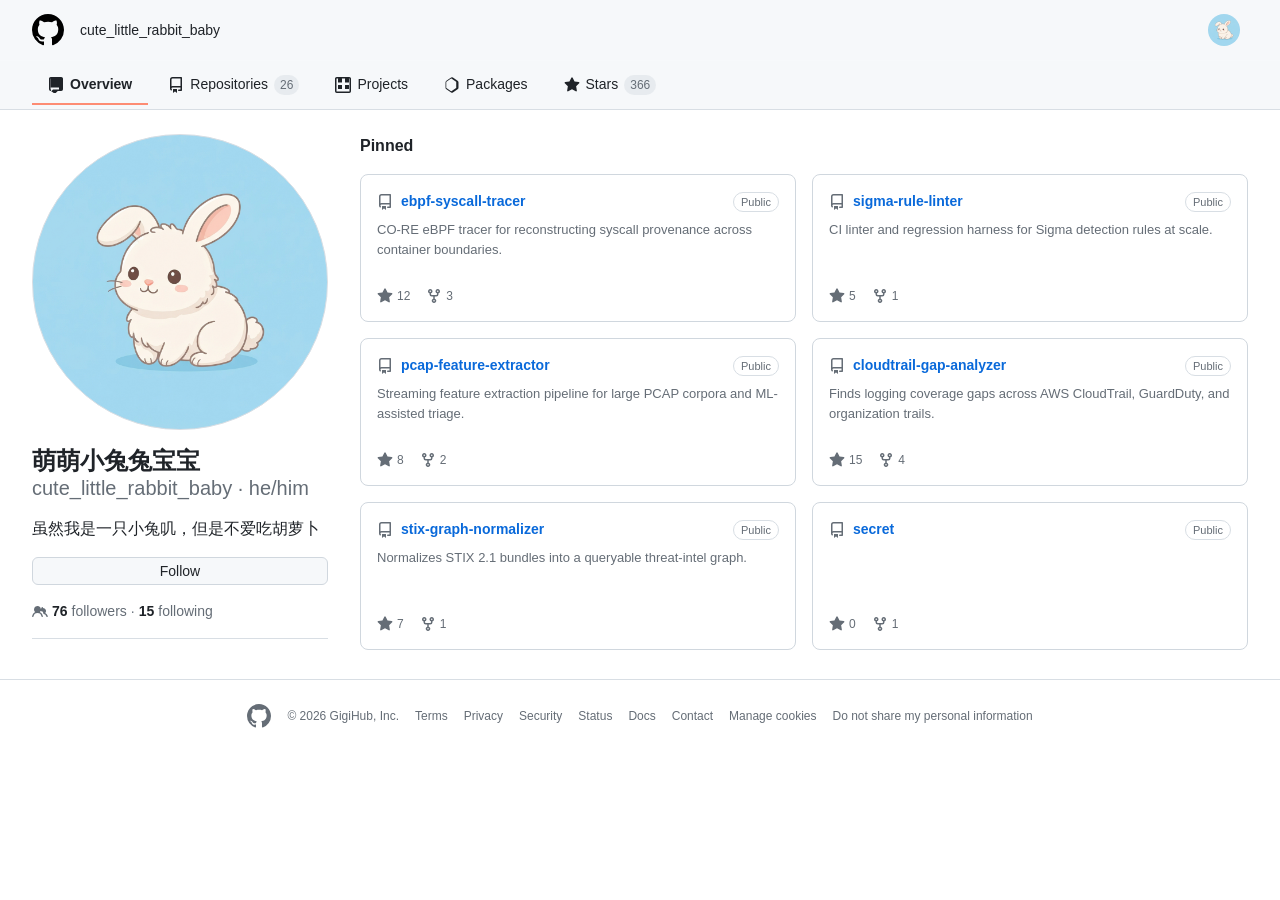
==== commit 19b1bd73: "修改了profile页面的其他repo的简介" ====
--- a/index.html
+++ b/index.html
@@ -4,6 +4,7 @@
     <meta charset="UTF-8">
     <meta name="viewport" content="width=device-width,initial-scale=1">
     <title>cute_little_rabbit_baby(萌萌小兔兔宝宝) · GigiHub</title>
+    <link rel="icon" type="image/svg+xml" href="assets/img/github-icon.svg">
     <link rel="stylesheet" href="assets/css/style.css">
 </head>
 
@@ -115,10 +116,10 @@
                                 <svg viewBox="0 0 16 16" width="16" height="16" fill="currentColor" aria-hidden="true">
                                     <path d="M2 2.5A2.5 2.5 0 0 1 4.5 0h8.75a.75.75 0 0 1 .75.75v12.5a.75.75 0 0 1-.75.75h-2.5a.75.75 0 0 1 0-1.5h1.75v-2h-8a1 1 0 0 0-.714 1.7.75.75 0 1 1-1.072 1.05A2.495 2.495 0 0 1 2 11.5Zm10.5-1h-8a1 1 0 0 0-1 1v6.708A2.486 2.486 0 0 1 4.5 9h8ZM5 12.25a.25.25 0 0 1 .25-.25h3.5a.25.25 0 0 1 .25.25v3.25a.25.25 0 0 1-.4.2l-1.45-1.087a.249.249 0 0 0-.3 0L5.4 15.7a.25.25 0 0 1-.4-.2Z"></path>
                                 </svg>
-                                <a href="#" class="repo-name" data-unavailable>ARG-Game</a>
-                                <span class="repo-visibility">Public</span>
-                            </div>
-                            <p class="repo-desc">CityU ARG Game 项目仓库，记录了我们的 ARG 游戏开发历程与创意探索。</p>
+                                <a href="#" class="repo-name" data-unavailable>ebpf-syscall-tracer</a>
+                                <span class="repo-visibility">Public</span>
+                            </div>
+                            <p class="repo-desc">CO-RE eBPF tracer for reconstructing syscall provenance across container boundaries.</p>
                             <div class="repo-meta">
                                 <span class="repo-stars">
                                     <svg viewBox="0 0 16 16" width="16" height="16" fill="currentColor" aria-hidden="true">
@@ -141,10 +142,10 @@
                                 <svg viewBox="0 0 16 16" width="16" height="16" fill="currentColor" aria-hidden="true">
                                     <path d="M2 2.5A2.5 2.5 0 0 1 4.5 0h8.75a.75.75 0 0 1 .75.75v12.5a.75.75 0 0 1-.75.75h-2.5a.75.75 0 0 1 0-1.5h1.75v-2h-8a1 1 0 0 0-.714 1.7.75.75 0 1 1-1.072 1.05A2.495 2.495 0 0 1 2 11.5Zm10.5-1h-8a1 1 0 0 0-1 1v6.708A2.486 2.486 0 0 1 4.5 9h8ZM5 12.25a.25.25 0 0 1 .25-.25h3.5a.25.25 0 0 1 .25.25v3.25a.25.25 0 0 1-.4.2l-1.45-1.087a.249.249 0 0 0-.3 0L5.4 15.7a.25.25 0 0 1-.4-.2Z"></path>
                                 </svg>
-                                <a href="#" class="repo-name" data-unavailable>GigiHub</a>
-                                <span class="repo-visibility">Public</span>
-                            </div>
-                            <p class="repo-desc">Gigi 的个人主页项目，基于 GitHub Profile 风格打造的 ARG 游戏展示门户。</p>
+                                <a href="#" class="repo-name" data-unavailable>sigma-rule-linter</a>
+                                <span class="repo-visibility">Public</span>
+                            </div>
+                            <p class="repo-desc">CI linter and regression harness for Sigma detection rules at scale.</p>
                             <div class="repo-meta">
                                 <span class="repo-stars">
                                     <svg viewBox="0 0 16 16" width="16" height="16" fill="currentColor" aria-hidden="true">
@@ -167,10 +168,10 @@
                                 <svg viewBox="0 0 16 16" width="16" height="16" fill="currentColor" aria-hidden="true">
                                     <path d="M2 2.5A2.5 2.5 0 0 1 4.5 0h8.75a.75.75 0 0 1 .75.75v12.5a.75.75 0 0 1-.75.75h-2.5a.75.75 0 0 1 0-1.5h1.75v-2h-8a1 1 0 0 0-.714 1.7.75.75 0 1 1-1.072 1.05A2.495 2.495 0 0 1 2 11.5Zm10.5-1h-8a1 1 0 0 0-1 1v6.708A2.486 2.486 0 0 1 4.5 9h8ZM5 12.25a.25.25 0 0 1 .25-.25h3.5a.25.25 0 0 1 .25.25v3.25a.25.25 0 0 1-.4.2l-1.45-1.087a.249.249 0 0 0-.3 0L5.4 15.7a.25.25 0 0 1-.4-.2Z"></path>
                                 </svg>
-                                <a href="#" class="repo-name" data-unavailable>rabbit-adventure</a>
-                                <span class="repo-visibility">Public</span>
-                            </div>
-                            <p class="repo-desc">小兔子冒险记：一款基于 Web 的轻量解谜小游戏，纯前端实现。</p>
+                                <a href="#" class="repo-name" data-unavailable>pcap-feature-extractor</a>
+                                <span class="repo-visibility">Public</span>
+                            </div>
+                            <p class="repo-desc">Streaming feature extraction pipeline for large PCAP corpora and ML-assisted triage.</p>
                             <div class="repo-meta">
                                 <span class="repo-stars">
                                     <svg viewBox="0 0 16 16" width="16" height="16" fill="currentColor" aria-hidden="true">
@@ -193,10 +194,10 @@
                                 <svg viewBox="0 0 16 16" width="16" height="16" fill="currentColor" aria-hidden="true">
                                     <path d="M2 2.5A2.5 2.5 0 0 1 4.5 0h8.75a.75.75 0 0 1 .75.75v12.5a.75.75 0 0 1-.75.75h-2.5a.75.75 0 0 1 0-1.5h1.75v-2h-8a1 1 0 0 0-.714 1.7.75.75 0 1 1-1.072 1.05A2.495 2.495 0 0 1 2 11.5Zm10.5-1h-8a1 1 0 0 0-1 1v6.708A2.486 2.486 0 0 1 4.5 9h8ZM5 12.25a.25.25 0 0 1 .25-.25h3.5a.25.25 0 0 1 .25.25v3.25a.25.25 0 0 1-.4.2l-1.45-1.087a.249.249 0 0 0-.3 0L5.4 15.7a.25.25 0 0 1-.4-.2Z"></path>
                                 </svg>
-                                <a href="#" class="repo-name" data-unavailable>study-notes</a>
-                                <span class="repo-visibility">Public</span>
-                            </div>
-                            <p class="repo-desc">计算机科学学习笔记与资料整理，涵盖算法、系统、网络等方向。</p>
+                                <a href="#" class="repo-name" data-unavailable>cloudtrail-gap-analyzer</a>
+                                <span class="repo-visibility">Public</span>
+                            </div>
+                            <p class="repo-desc">Finds logging coverage gaps across AWS CloudTrail, GuardDuty, and organization trails.</p>
                             <div class="repo-meta">
                                 <span class="repo-stars">
                                     <svg viewBox="0 0 16 16" width="16" height="16" fill="currentColor" aria-hidden="true">
@@ -219,10 +220,10 @@
                                 <svg viewBox="0 0 16 16" width="16" height="16" fill="currentColor" aria-hidden="true">
                                     <path d="M2 2.5A2.5 2.5 0 0 1 4.5 0h8.75a.75.75 0 0 1 .75.75v12.5a.75.75 0 0 1-.75.75h-2.5a.75.75 0 0 1 0-1.5h1.75v-2h-8a1 1 0 0 0-.714 1.7.75.75 0 1 1-1.072 1.05A2.495 2.495 0 0 1 2 11.5Zm10.5-1h-8a1 1 0 0 0-1 1v6.708A2.486 2.486 0 0 1 4.5 9h8ZM5 12.25a.25.25 0 0 1 .25-.25h3.5a.25.25 0 0 1 .25.25v3.25a.25.25 0 0 1-.4.2l-1.45-1.087a.249.249 0 0 0-.3 0L5.4 15.7a.25.25 0 0 1-.4-.2Z"></path>
                                 </svg>
-                                <a href="#" class="repo-name" data-unavailable>mini-games</a>
-                                <span class="repo-visibility">Public</span>
-                            </div>
-                            <p class="repo-desc">收藏各种有趣的迷你游戏实现，从经典 Snake 到 Flappy Bird。</p>
+                                <a href="#" class="repo-name" data-unavailable>stix-graph-normalizer</a>
+                                <span class="repo-visibility">Public</span>
+                            </div>
+                            <p class="repo-desc">Normalizes STIX 2.1 bundles into a queryable threat-intel graph.</p>
                             <div class="repo-meta">
                                 <span class="repo-stars">
                                     <svg viewBox="0 0 16 16" width="16" height="16" fill="currentColor" aria-hidden="true">
--- a/assets/css/style.css
+++ b/assets/css/style.css
@@ -169,6 +169,23 @@
     margin-left: auto;
 }
 
+.repo-avatar-link {
+    display: inline-flex;
+    align-items: center;
+    flex-shrink: 0;
+    line-height: 0;
+}
+
+.repo-owner-link {
+    color: inherit;
+    font-weight: 600;
+}
+
+.repo-owner-link:hover {
+    color: var(--link-color);
+    text-decoration: underline;
+}
+
 .avatar-small {
     width: 32px;
     height: 32px;
@@ -885,6 +902,504 @@
 }
 
 /* ========================================
+   Markdown document browser
+   ======================================== */
+.document-browser {
+    display: grid;
+    grid-template-columns: 275px minmax(0, 1fr);
+    min-height: calc(100vh - 104px);
+    color: var(--text-primary);
+    background: var(--bg-canvas);
+}
+
+.document-browser svg[fill="none"] {
+    fill: none;
+}
+
+.document-sidebar {
+    min-width: 0;
+    padding: 14px 14px 24px;
+    border-right: 1px solid var(--border-default);
+    background: var(--bg-canvas);
+}
+
+.document-sidebar-heading {
+    display: flex;
+    align-items: center;
+    gap: 8px;
+    height: 28px;
+    margin-bottom: 12px;
+    padding: 0 6px;
+    font-size: 14px;
+}
+
+.document-sidebar-heading svg {
+    color: var(--text-secondary);
+}
+
+.document-branch-button,
+.document-search {
+    display: flex;
+    align-items: center;
+    width: 100%;
+    height: 32px;
+    gap: 8px;
+    padding: 0 8px;
+    border: 1px solid var(--border-default);
+    border-radius: var(--radius-md);
+    color: var(--text-secondary);
+    background: var(--bg-subtle);
+    font: inherit;
+    font-size: 12px;
+}
+
+.document-branch-button {
+    margin-bottom: 8px;
+    cursor: pointer;
+}
+
+.document-branch-button span:nth-child(2) {
+    flex: 1;
+    color: var(--text-primary);
+    text-align: left;
+}
+
+.document-caret {
+    width: 0;
+    height: 0;
+    border-top: 4px solid currentColor;
+    border-right: 4px solid transparent;
+    border-left: 4px solid transparent;
+}
+
+.document-search {
+    margin-bottom: 12px;
+    background: var(--bg-canvas);
+}
+
+.document-search svg {
+    flex-shrink: 0;
+}
+
+.document-search input {
+    width: 100%;
+    min-width: 0;
+    padding: 0;
+    border: 0;
+    outline: 0;
+    color: var(--text-primary);
+    background: transparent;
+    font: inherit;
+}
+
+.document-search input::placeholder {
+    color: var(--text-secondary);
+}
+
+.document-search kbd {
+    flex-shrink: 0;
+    padding: 0 5px;
+    border: 1px solid var(--border-muted);
+    border-radius: 4px;
+    font: inherit;
+    line-height: 18px;
+}
+
+.document-file-nav {
+    display: grid;
+    gap: 2px;
+}
+
+.document-file-button {
+    position: relative;
+    display: flex;
+    align-items: center;
+    min-width: 0;
+    min-height: 32px;
+    gap: 8px;
+    padding: 5px 8px 5px 20px;
+    border: 0;
+    border-radius: var(--radius-md);
+    color: var(--text-primary);
+    background: transparent;
+    font: inherit;
+    font-size: 13px;
+    text-align: left;
+    cursor: pointer;
+}
+
+.document-file-button:hover {
+    background: var(--bg-subtle);
+}
+
+.document-file-button svg {
+    flex-shrink: 0;
+    color: var(--text-secondary);
+}
+
+.document-file-button.active {
+    background: var(--bg-subtle);
+    font-weight: 600;
+}
+
+.document-file-button.active::before {
+    position: absolute;
+    top: 4px;
+    bottom: 4px;
+    left: 0;
+    width: 3px;
+    border-radius: 3px;
+    background: var(--accent-primary);
+    content: "";
+}
+
+.document-viewer {
+    position: relative;
+    min-width: 0;
+    min-height: 70vh;
+    padding: 12px 16px 40px;
+}
+
+.document-lock {
+    position: absolute;
+    z-index: 2;
+    inset: 0;
+    display: grid;
+    place-items: center;
+    padding: 24px;
+    background: rgba(255, 255, 255, 0.92);
+    backdrop-filter: blur(5px);
+}
+
+.document-lock[hidden] {
+    display: none;
+}
+
+.document-lock-card {
+    display: grid;
+    width: min(100%, 360px);
+    gap: 12px;
+    padding: 24px;
+    border: 1px solid var(--border-default);
+    border-radius: var(--radius-md);
+    background: var(--bg-canvas);
+    box-shadow: var(--shadow-md);
+}
+
+.document-lock-card label {
+    color: var(--text-primary);
+    font-size: 15px;
+    font-weight: 600;
+    text-align: center;
+}
+
+.document-lock-card input {
+    width: 100%;
+    min-height: 36px;
+    padding: 6px 10px;
+    border: 1px solid var(--border-default);
+    border-radius: var(--radius-md);
+    color: var(--text-primary);
+    background: var(--bg-canvas);
+    font: inherit;
+}
+
+.document-lock-card input:focus {
+    border-color: var(--accent-primary);
+    outline: 2px solid rgba(9, 105, 218, 0.2);
+}
+
+.document-lock-card button {
+    min-height: 36px;
+    border: 1px solid var(--btn-primary-bg);
+    border-radius: var(--radius-md);
+    color: #ffffff;
+    background: var(--btn-primary-bg);
+    font: inherit;
+    font-weight: 600;
+    cursor: pointer;
+}
+
+.document-lock-card button:hover {
+    background: var(--btn-primary-hover);
+}
+
+.document-lock-card p {
+    min-height: 20px;
+    margin: 0;
+    color: #cf222e;
+    font-size: 12px;
+    text-align: center;
+}
+
+.document-breadcrumb {
+    display: flex;
+    align-items: center;
+    justify-content: space-between;
+    min-height: 32px;
+    margin-bottom: 12px;
+}
+
+.document-path {
+    display: flex;
+    align-items: center;
+    min-width: 0;
+    gap: 8px;
+    font-size: 13px;
+}
+
+.document-path a {
+    font-weight: 600;
+}
+
+.document-path > span {
+    color: var(--text-secondary);
+}
+
+.document-path strong {
+    overflow: hidden;
+    text-overflow: ellipsis;
+    white-space: nowrap;
+}
+
+.document-more-button {
+    width: 30px;
+    height: 30px;
+    border: 1px solid var(--border-default);
+    border-radius: var(--radius-md);
+    color: var(--text-secondary);
+    background: var(--bg-subtle);
+    font-size: 18px;
+    line-height: 1;
+}
+
+.document-commit {
+    display: flex;
+    align-items: center;
+    justify-content: space-between;
+    min-height: 40px;
+    gap: 12px;
+    margin-bottom: 12px;
+    padding: 6px 10px;
+    border: 1px solid var(--border-muted);
+    border-radius: var(--radius-md);
+    background: var(--bg-subtle);
+    font-size: 12px;
+}
+
+.document-commit-author,
+.document-commit-meta {
+    display: flex;
+    align-items: center;
+    min-width: 0;
+    gap: 8px;
+}
+
+.document-commit-author img {
+    width: 20px;
+    height: 20px;
+    flex-shrink: 0;
+    border-radius: 50%;
+    object-fit: cover;
+}
+
+.document-commit-author strong {
+    flex-shrink: 0;
+}
+
+.document-commit-author span,
+.document-commit-meta {
+    overflow: hidden;
+    color: var(--text-secondary);
+    text-overflow: ellipsis;
+    white-space: nowrap;
+}
+
+.document-commit-meta a {
+    color: var(--text-secondary);
+    font-weight: 600;
+}
+
+.document-panel {
+    overflow: hidden;
+    border: 1px solid var(--border-default);
+    border-radius: var(--radius-md);
+}
+
+.document-toolbar {
+    display: flex;
+    align-items: center;
+    min-height: 40px;
+    gap: 10px;
+    padding: 4px 8px;
+    border-bottom: 1px solid var(--border-default);
+    background: var(--bg-subtle);
+}
+
+.document-view-tabs,
+.document-toolbar-actions {
+    display: flex;
+    align-items: center;
+    gap: 2px;
+}
+
+.document-view-tabs button,
+.document-toolbar-actions button {
+    min-height: 28px;
+    padding: 4px 10px;
+    border: 0;
+    border-radius: var(--radius-sm);
+    color: var(--text-secondary);
+    background: transparent;
+    font: inherit;
+    font-size: 12px;
+    cursor: pointer;
+}
+
+.document-view-tabs button.selected {
+    border: 1px solid var(--border-default);
+    color: var(--text-primary);
+    background: var(--bg-canvas);
+    font-weight: 600;
+}
+
+.document-size {
+    color: var(--text-secondary);
+    font-family: var(--font-mono);
+    font-size: 11px;
+    white-space: nowrap;
+}
+
+.document-toolbar-actions {
+    margin-left: auto;
+}
+
+.document-toolbar-actions button {
+    min-width: 30px;
+    padding: 3px 7px;
+    border: 1px solid var(--border-muted);
+    background: var(--bg-canvas);
+    font-size: 16px;
+    line-height: 18px;
+}
+
+.markdown-preview {
+    max-width: 930px;
+    margin: 0 auto;
+    padding: 28px clamp(20px, 7vw, 72px) 48px;
+    overflow-wrap: anywhere;
+    color: var(--text-primary);
+    font-size: 14px;
+    line-height: 1.6;
+}
+
+.markdown-preview > :first-child {
+    margin-top: 0;
+}
+
+.markdown-preview h1,
+.markdown-preview h2,
+.markdown-preview h3,
+.markdown-preview h4,
+.markdown-preview h5,
+.markdown-preview h6 {
+    margin: 24px 0 12px;
+    font-weight: 600;
+    line-height: 1.25;
+}
+
+.markdown-preview h1 {
+    padding-bottom: 8px;
+    border-bottom: 1px solid var(--border-muted);
+    font-size: 28px;
+}
+
+.markdown-preview h2 {
+    padding-bottom: 7px;
+    border-bottom: 1px solid var(--border-muted);
+    font-size: 22px;
+}
+
+.markdown-preview h3 {
+    font-size: 18px;
+}
+
+.markdown-preview h4 {
+    font-size: 16px;
+}
+
+.markdown-preview p,
+.markdown-preview ul,
+.markdown-preview ol,
+.markdown-preview blockquote,
+.markdown-preview pre {
+    margin: 0 0 16px;
+}
+
+.markdown-preview ul,
+.markdown-preview ol {
+    padding-left: 2em;
+}
+
+.markdown-preview li + li {
+    margin-top: 4px;
+}
+
+.markdown-preview blockquote {
+    padding: 0 1em;
+    border-left: 4px solid var(--border-default);
+    color: var(--text-secondary);
+}
+
+.markdown-preview code {
+    padding: 0.15em 0.35em;
+    border-radius: 5px;
+    background: var(--bg-subtle);
+    font-family: var(--font-mono);
+    font-size: 0.9em;
+}
+
+.markdown-preview pre {
+    overflow: auto;
+    padding: 16px;
+    border-radius: var(--radius-md);
+    background: var(--bg-subtle);
+    line-height: 1.45;
+}
+
+.markdown-preview pre code {
+    padding: 0;
+    background: transparent;
+    font-size: 12px;
+}
+
+.markdown-preview hr {
+    height: 1px;
+    margin: 24px 0;
+    border: 0;
+    background: var(--border-muted);
+}
+
+.markdown-preview img {
+    max-width: 100%;
+}
+
+.document-loading,
+.document-error {
+    color: var(--text-secondary);
+}
+
+.document-error {
+    margin: 0;
+    padding: 16px;
+    color: #cf222e;
+}
+
+.document-error:not([hidden]) {
+    display: block;
+}
+
+/* ========================================
    页脚
    ======================================== */
 .site-footer {
@@ -1010,6 +1525,31 @@
     }
 }
 
+@media (max-width: 700px) {
+    .document-browser {
+        grid-template-columns: 190px minmax(0, 1fr);
+    }
+
+    .document-sidebar {
+        padding-right: 8px;
+        padding-left: 8px;
+    }
+
+    .document-file-button {
+        padding-left: 12px;
+    }
+
+    .document-viewer {
+        padding: 10px 10px 28px;
+    }
+
+    .document-commit {
+        align-items: flex-start;
+        flex-direction: column;
+        gap: 4px;
+    }
+}
+
 @media (max-width: 544px) {
     .top-nav-inner {
         padding: 12px 16px;
@@ -1119,4 +1659,75 @@
     .repository-about {
         grid-template-columns: 1fr;
     }
-}
+
+    .document-browser {
+        display: block;
+    }
+
+    .document-sidebar {
+        padding: 10px 12px;
+        border-right: 0;
+        border-bottom: 1px solid var(--border-default);
+    }
+
+    .document-sidebar-heading {
+        height: 24px;
+        margin-bottom: 8px;
+    }
+
+    .document-branch-button,
+    .document-search {
+        display: none;
+    }
+
+    .document-file-nav {
+        display: flex;
+        overflow-x: auto;
+        gap: 4px;
+    }
+
+    .document-file-button {
+        flex: 0 0 auto;
+        min-height: 32px;
+        padding: 5px 10px;
+    }
+
+    .document-file-button.active::before {
+        top: auto;
+        right: 6px;
+        bottom: 0;
+        left: 6px;
+        width: auto;
+        height: 2px;
+    }
+
+    .document-viewer {
+        padding: 10px 8px 24px;
+    }
+
+    .document-commit-meta {
+        padding-left: 28px;
+        font-size: 11px;
+    }
+
+    .document-toolbar {
+        flex-wrap: wrap;
+        gap: 4px;
+    }
+
+    .document-size {
+        display: none;
+    }
+
+    .markdown-preview {
+        padding: 20px 16px 32px;
+    }
+
+    .markdown-preview h1 {
+        font-size: 24px;
+    }
+
+    .markdown-preview h2 {
+        font-size: 20px;
+    }
+}
